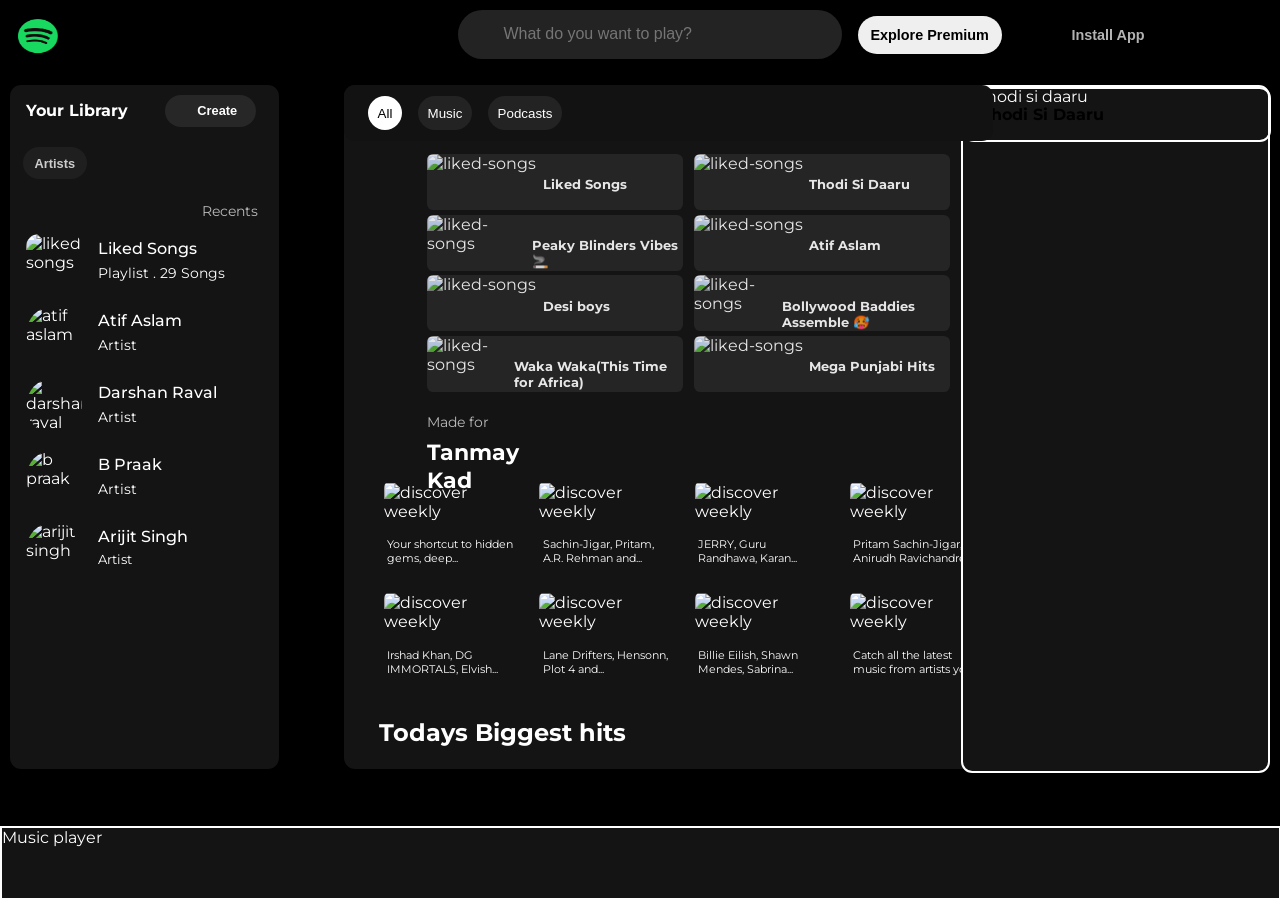
==== Spotify-Clone/index.html @ f350c025 "first commit of right sidebar" ====
<!DOCTYPE html>
<html lang="en">
<head>
    <meta charset="UTF-8">
    <meta name="viewport" content="width=device-width, initial-scale=1.0">

    <link rel="preconnect" href="https://fonts.googleapis.com">
    <link rel="preconnect" href="https://fonts.gstatic.com" crossorigin>
    <link href="https://fonts.googleapis.com/css2?family=Montserrat:ital,wght@0,100..900;1,100..900&display=swap" rel="stylesheet">

    <link rel="stylesheet" href="https://cdnjs.cloudflare.com/ajax/libs/font-awesome/7.0.1/css/all.min.css" integrity="sha512-2SwdPD6INVrV/lHTZbO2nodKhrnDdJK9/kg2XD1r9uGqPo1cUbujc+IYdlYdEErWNu69gVcYgdxlmVmzTWnetw==" crossorigin="anonymous" referrerpolicy="no-referrer" />

    <link rel="icon" href="assets/logo.png">
    <title>Spotify - Web Player: Music for everyone</title>

    <link rel="stylesheet" href="style.css">
</head>
<body>


    <div class="main">
        <div class="top-navbar">
            <div class="top-logo-home">
                <img src="assets/logo.png" alt="Nav-logo">
                <i class="fa-solid fa-house" id="icon1"></i>
            </div>

            <div class="search-bar">
                <i class="fa-solid fa-magnifying-glass"></i>
                <input type="text" placeholder="What do you want to play?" >
                <i class="fa-solid fa-window-maximize"></i>
            </div>

            <div class="install-buttons">
                <button type="button" class="exp-btn1">Explore Premium</button>
                <button type="button" class="instll-btn1"> <i class="fa-solid fa-circle-arrow-down"></i>Install App</button>
                <i class="fa-regular fa-bell nav-icons"></i>
                <i class="fa-solid fa-users nav-icons"></i>
                <i class="fa-solid fa-user nav-icons" id="user-icon"></i>
            </div>
        </div>


        <div class="left-sidebar">
            <div class="your-library">
                <p>Your Library</p>
                <button type="button"><i class="fa-solid fa-plus"></i>Create</button>
                <i class="fa-solid fa-up-right-and-down-left-from-center extract-bar"></i>
            </div>
            
            <div class="artist">
                <button type="button" class="artists-btn">Artists</button>
            </div>

            <div class="recent-leftsidebar">
                <i class="fa-solid fa-magnifying-glass left-search"></i>
                <p>Recents<i class="fa-solid fa-list"></i></p>
            </div>

            <div class="albums">
                <div class="liked-songs albums-inner">
                    <img src="https://image-cdn-ak.spotifycdn.com/image/ab67706c0000da8470d229cb865e8d81cdce0889" alt="liked songs" style="border-radius: 0.8rem">
                    <div class="inner-box1">
                        <p style="margin-top: 1rem; font-weight: 500;">Liked Songs</p>
                        <p style="margin-top: -0.6rem; font-size: 0.9rem;">Playlist . 29 Songs</p>
                    </div>
                </div>

                <div class="atif-aslam albums-inner">
                    <img src="https://i.scdn.co/image/ab6761610000e5ebc40600e02356cc86f0debe84" alt="atif aslam" style="border-radius: 50%;">
                    <div class="inner-box2">
                        <p style="margin-top: 1rem; font-weight: 500;">Atif Aslam</p>
                        <p style="margin-top: -0.6rem; font-size: 0.9rem;">Artist</p>
                    </div>
                </div>

                <div class="darshan-raval albums-inner">
                    <img src="https://i.scdn.co/image/ab6761610000e5ebe971c19e2c773085fe2e4c32" alt="darshan raval" style="border-radius: 50%;">
                    <div class="inner-box3">
                        <p style="margin-top: 1rem; font-weight: 500">Darshan Raval</p>
                        <p style="margin-top: -0.6rem; font-size: 0.9rem;">Artist</p>
                    </div>
                </div>

                <div class="b-praak albums-inner">
                    <img src="https://i.scdn.co/image/ab6761610000e5eb0e03d94a7d567c5d4f73d3ed" alt="b praak" style="border-radius: 50%;">
                    <div class="inner-box4">
                        <p style="margin-top: 1rem; font-weight: 500;">B Praak</p>
                        <p style="margin-top: -0.6rem; font-size: 0.9rem;">Artist</p>
                    </div>
                </div>

                <div class="arijit-singh albums-inner">
                    <img src="https://i.scdn.co/image/ab6761610000e5eb5ba2d75eb08a2d672f9b69b7" alt="arijit singh" style="border-radius: 50%;">
                    <div class="inner-box5">
                        <p style="margin-top: 1rem; font-weight: 500;">Arijit Singh</p>
                        <p style="margin-top: -0.6rem; font-size: 0.8rem;">Artist</p>
                    </div>
                </div>
            </div>
        </div>


        <div class="main-content">
            <div class="main-content-navbar">
                <button type="button" class="all-btn">All</button>
                <button type="button">Music</button>
                <button type="button">Podcasts</button>
            </div>

            <div class="main-content-cards">
                <div class="liked small-cards">
                    <img src="https://image-cdn-ak.spotifycdn.com/image/ab67706c0000da8470d229cb865e8d81cdce0889" alt="liked-songs">
                    <h5>Liked Songs</h5>
                </div>
                <div class="thodi-si-daru small-cards">
                    <img src="https://i.scdn.co/image/ab67616d0000b273eb0516ec1c97c3cc97f4cb61" alt="liked-songs">
                    <h5>Thodi Si Daaru</h5>
                </div>
                <div class="peaky-blinder small-cards">
                    <img src="https://encrypted-tbn0.gstatic.com/images?q=tbn:ANd9GcQmzwlw6LltJMaHQOF3NMx0w4krnCLvv5AHoA&s" alt="liked-songs">
                    <h5>Peaky Blinders Vibes 🚬</h5>
                </div>
                <div class="atif small-cards">
                    <img src="https://i.scdn.co/image/ab6761610000e5ebc40600e02356cc86f0debe84" alt="liked-songs">
                    <h5>Atif Aslam</h5>
                </div>
                <div class="desi-boys small-cards">
                    <img src="https://i.scdn.co/image/ab67616d00001e02137bda015de58fad413ca619" alt="liked-songs">
                    <h5>Desi boys</h5>
                </div>
                <div class="bollywood small-cards">
                    <img src="https://i.scdn.co/image/ab6761610000e5ebf9edfe9ad2071cec9985a417" alt="liked-songs">
                    <h5>Bollywood Baddies Assemble 🥵</h5>
                </div>
                <div class="trending-now small-cards">
                    <img src="https://image-cdn-ak.spotifycdn.com/image/ab67706c0000da84d35698c7f563d7e855e919d9" alt="liked-songs">
                    <h5>Waka Waka(This Time for Africa)</h5>
                </div>
                <div class="mega-punjabi small-cards">
                    <img src="https://pickasso.spotifycdn.com/image/ab67c0de0000deef/dt/v1/img/editorial/37i9dQZF1DX29AbHCRoac8/4PULA4EFzYTrxYvOVlwpiQ/en" alt="liked-songs">
                    <h5>Mega Punjabi Hits</h5>
                </div>
            </div>

            <div class="made-for">
                <p>Made for</p>
                <h2>Tanmay Kad</h2>
            </div>

            <div class="made-for-cards">
                <div class="first-made-for made-cards-inner">
                    <img src="https://encrypted-tbn0.gstatic.com/images?q=tbn:ANd9GcRb-W7k_LV5L4NOhjOpJFMRi2oMeIBw3WpyiA&s" alt="discover weekly">
                    <p>Your shortcut to hidden gems, deep...</p>
                </div>

                <div class="second-made-for made-cards-inner">
                    <img src="https://pickasso.spotifycdn.com/image/ab67c0de0000deef/dt/v1/img/daily/1/ab6761610000e5ebbb4064bef3a825344d5eb79e/en-GB" alt="discover weekly">
                    <p>Sachin-Jigar, Pritam, A.R. Rehman and...</p>
                </div>

                <div class="third-made-for made-cards-inner">
                    <img src="https://pickasso.spotifycdn.com/image/ab67c0de0000deef/dt/v1/img/daily/2/ab6761610000e5eb44c2da04e1fc7ad3dccd1dca/en-GB" alt="discover weekly">
                    <p>JERRY, Guru Randhawa, Karan...</p>
                </div>

                <div class="fourth-made-for made-cards-inner">
                    <img src="https://pickasso.spotifycdn.com/image/ab67c0de0000deef/dt/v1/img/daily/3/ab6761610000e5ebcb6926f44f620555ba444fca/en-GB" alt="discover weekly">
                    <p>Pritam Sachin-Jigar, Anirudh Ravichandren...</p>
                </div>

                <div class="fifth-made-for made-cards-inner">
                    <img src="https://pickasso.spotifycdn.com/image/ab67c0de0000deef/dt/v1/img/daily/4/ab6761610000e5ebb7f8a8ee8d1e19be6bd3c2ef/en-GB" alt="discover weekly">
                    <p>Irshad Khan, DG IMMORTALS, Elvish...</p>
                </div>

                <div class="sixth-made-for made-cards-inner">
                    <img src="https://pickasso.spotifycdn.com/image/ab67c0de0000deef/dt/v1/img/daily/5/ab6761610000e5eb14e899cd882d7453afa36184/en-GB" alt="discover weekly">
                    <p>Lane Drifters, Hensonn, Plot 4 and...</p>
                </div>

                <div class="sevanth-made-for made-cards-inner">
                    <img src="https://pickasso.spotifycdn.com/image/ab67c0de0000deef/dt/v1/img/daily/6/ab6761610000e5eb4a21b4760d2ecb7b0dcdc8da/en-GB" alt="discover weekly">
                    <p>Billie Eilish, Shawn Mendes, Sabrina...</p>
                </div>

                <div class="eighth-made-for made-cards-inner">
                    <img src="https://newjams-images.scdn.co/image/ab67647800003f8a/dt/v3/release-radar/ab6761610000e5eb5ba2d75eb08a2d672f9b69b7/en-GB" alt="discover weekly">
                    <p>Catch all the latest music from artists you...</p>
                </div>

            </div>



            <div class="biggest-hits">
                <h2 style="margin-left: 2.2rem;">Todays Biggest hits</h2>
            </div>

            <div class="made-for-cards">
                <div class="first-made-for made-cards-inner">
                    <img src="https://i.scdn.co/image/ab67706f000000023f68b04bf696f7ffe1af5d89" alt="discover weekly">
                    <p>Made in India Streamed everywhere...</p>
                </div>

                <div class="second-made-for made-cards-inner">
                    <img src="https://pickasso.spotifycdn.com/image/ab67c0de0000deef/dt/v1/img/daily/1/ab6761610000e5ebbb4064bef3a825344d5eb79e/en-GB" alt="discover weekly">
                    <p>Sachin-Jigar, Pritam, A.R. Rehman and...</p>
                </div>

                <div class="third-made-for made-cards-inner">
                    <img src="https://pickasso.spotifycdn.com/image/ab67c0de0000deef/dt/v1/img/daily/2/ab6761610000e5eb44c2da04e1fc7ad3dccd1dca/en-GB" alt="discover weekly">
                    <p>JERRY, Guru Randhawa, Karan...</p>
                </div>

                <div class="fourth-made-for made-cards-inner">
                    <img src="https://pickasso.spotifycdn.com/image/ab67c0de0000deef/dt/v1/img/daily/3/ab6761610000e5ebcb6926f44f620555ba444fca/en-GB" alt="discover weekly">
                    <p>Pritam Sachin-Jigar, Anirudh Ravichandren...</p>
                </div>

                <div class="fifth-made-for made-cards-inner">
                    <img src="https://pickasso.spotifycdn.com/image/ab67c0de0000deef/dt/v1/img/daily/4/ab6761610000e5ebb7f8a8ee8d1e19be6bd3c2ef/en-GB" alt="discover weekly">
                    <p>Irshad Khan, DG IMMORTALS, Elvish...</p>
                </div>

                <div class="sixth-made-for made-cards-inner">
                    <img src="https://pickasso.spotifycdn.com/image/ab67c0de0000deef/dt/v1/img/daily/5/ab6761610000e5eb14e899cd882d7453afa36184/en-GB" alt="discover weekly">
                    <p>Lane Drifters, Hensonn, Plot 4 and...</p>
                </div>

                <div class="sevanth-made-for made-cards-inner">
                    <img src="https://pickasso.spotifycdn.com/image/ab67c0de0000deef/dt/v1/img/daily/6/ab6761610000e5eb4a21b4760d2ecb7b0dcdc8da/en-GB" alt="discover weekly">
                    <p>Billie Eilish, Shawn Mendes, Sabrina...</p>
                </div>

                <div class="eighth-made-for made-cards-inner">
                    <img src="https://newjams-images.scdn.co/image/ab67647800003f8a/dt/v3/release-radar/ab6761610000e5eb5ba2d75eb08a2d672f9b69b7/en-GB" alt="discover weekly">
                    <p>Catch all the latest music from artists you...</p>
                </div>

            </div>



            <div class="Recently-Played">
                <h2 style="margin-left: 2.2rem;">Recently Played</h2>
            </div>

            <div class="made-for-cards">
                <div class="first-made-for made-cards-inner">
                    <img src="https://i.scdn.co/image/ab67706f000000023f68b04bf696f7ffe1af5d89" alt="discover weekly">
                    <p>Made in India Streamed everywhere...</p>
                </div>

                <div class="second-made-for made-cards-inner">
                    <img src="https://pickasso.spotifycdn.com/image/ab67c0de0000deef/dt/v1/img/daily/1/ab6761610000e5ebbb4064bef3a825344d5eb79e/en-GB" alt="discover weekly">
                    <p>Sachin-Jigar, Pritam, A.R. Rehman and...</p>
                </div>

                <div class="third-made-for made-cards-inner">
                    <img src="https://pickasso.spotifycdn.com/image/ab67c0de0000deef/dt/v1/img/daily/2/ab6761610000e5eb44c2da04e1fc7ad3dccd1dca/en-GB" alt="discover weekly">
                    <p>JERRY, Guru Randhawa, Karan...</p>
                </div>

                <div class="fourth-made-for made-cards-inner">
                    <img src="https://pickasso.spotifycdn.com/image/ab67c0de0000deef/dt/v1/img/daily/3/ab6761610000e5ebcb6926f44f620555ba444fca/en-GB" alt="discover weekly">
                    <p>Pritam Sachin-Jigar, Anirudh Ravichandren...</p>
                </div>

                <div class="fifth-made-for made-cards-inner">
                    <img src="https://pickasso.spotifycdn.com/image/ab67c0de0000deef/dt/v1/img/daily/4/ab6761610000e5ebb7f8a8ee8d1e19be6bd3c2ef/en-GB" alt="discover weekly">
                    <p>Irshad Khan, DG IMMORTALS, Elvish...</p>
                </div>

                <div class="sixth-made-for made-cards-inner">
                    <img src="https://pickasso.spotifycdn.com/image/ab67c0de0000deef/dt/v1/img/daily/5/ab6761610000e5eb14e899cd882d7453afa36184/en-GB" alt="discover weekly">
                    <p>Lane Drifters, Hensonn, Plot 4 and...</p>
                </div>

                <div class="sevanth-made-for made-cards-inner">
                    <img src="https://pickasso.spotifycdn.com/image/ab67c0de0000deef/dt/v1/img/daily/6/ab6761610000e5eb4a21b4760d2ecb7b0dcdc8da/en-GB" alt="discover weekly">
                    <p>Billie Eilish, Shawn Mendes, Sabrina...</p>
                </div>

                <div class="eighth-made-for made-cards-inner">
                    <img src="https://newjams-images.scdn.co/image/ab67647800003f8a/dt/v3/release-radar/ab6761610000e5eb5ba2d75eb08a2d672f9b69b7/en-GB" alt="discover weekly">
                    <p>Catch all the latest music from artists you...</p>
                </div>

            </div>



            <div class="editors-pick">
                <h2 style="margin-left: 2.2rem;">Editors Pick</h2>
            </div>

            <div class="made-for-cards">
                <div class="first-made-for made-cards-inner">
                    <img src="https://i.scdn.co/image/ab67706f000000023f68b04bf696f7ffe1af5d89" alt="discover weekly">
                    <p>Made in India Streamed everywhere...</p>
                </div>

                <div class="second-made-for made-cards-inner">
                    <img src="https://pickasso.spotifycdn.com/image/ab67c0de0000deef/dt/v1/img/daily/1/ab6761610000e5ebbb4064bef3a825344d5eb79e/en-GB" alt="discover weekly">
                    <p>Sachin-Jigar, Pritam, A.R. Rehman and...</p>
                </div>

                <div class="third-made-for made-cards-inner">
                    <img src="https://pickasso.spotifycdn.com/image/ab67c0de0000deef/dt/v1/img/daily/2/ab6761610000e5eb44c2da04e1fc7ad3dccd1dca/en-GB" alt="discover weekly">
                    <p>JERRY, Guru Randhawa, Karan...</p>
                </div>

                <div class="fourth-made-for made-cards-inner">
                    <img src="https://pickasso.spotifycdn.com/image/ab67c0de0000deef/dt/v1/img/daily/3/ab6761610000e5ebcb6926f44f620555ba444fca/en-GB" alt="discover weekly">
                    <p>Pritam Sachin-Jigar, Anirudh Ravichandren...</p>
                </div>

                <div class="fifth-made-for made-cards-inner">
                    <img src="https://pickasso.spotifycdn.com/image/ab67c0de0000deef/dt/v1/img/daily/4/ab6761610000e5ebb7f8a8ee8d1e19be6bd3c2ef/en-GB" alt="discover weekly">
                    <p>Irshad Khan, DG IMMORTALS, Elvish...</p>
                </div>

                <div class="sixth-made-for made-cards-inner">
                    <img src="https://pickasso.spotifycdn.com/image/ab67c0de0000deef/dt/v1/img/daily/5/ab6761610000e5eb14e899cd882d7453afa36184/en-GB" alt="discover weekly">
                    <p>Lane Drifters, Hensonn, Plot 4 and...</p>
                </div>

                <div class="sevanth-made-for made-cards-inner">
                    <img src="https://pickasso.spotifycdn.com/image/ab67c0de0000deef/dt/v1/img/daily/6/ab6761610000e5eb4a21b4760d2ecb7b0dcdc8da/en-GB" alt="discover weekly">
                    <p>Billie Eilish, Shawn Mendes, Sabrina...</p>
                </div>

                <div class="eighth-made-for made-cards-inner">
                    <img src="https://newjams-images.scdn.co/image/ab67647800003f8a/dt/v3/release-radar/ab6761610000e5eb5ba2d75eb08a2d672f9b69b7/en-GB" alt="discover weekly">
                    <p>Catch all the latest music from artists you...</p>
                </div>

            </div>



            <div class="party">
                <h2 style="margin-left: 2.2rem;">Party</h2>
            </div>

            <div class="made-for-cards">
                <div class="first-made-for made-cards-inner">
                    <img src="https://i.scdn.co/image/ab67706f000000023f68b04bf696f7ffe1af5d89" alt="discover weekly">
                    <p>Made in India Streamed everywhere...</p>
                </div>

                <div class="second-made-for made-cards-inner">
                    <img src="https://pickasso.spotifycdn.com/image/ab67c0de0000deef/dt/v1/img/daily/1/ab6761610000e5ebbb4064bef3a825344d5eb79e/en-GB" alt="discover weekly">
                    <p>Sachin-Jigar, Pritam, A.R. Rehman and...</p>
                </div>

                <div class="third-made-for made-cards-inner">
                    <img src="https://pickasso.spotifycdn.com/image/ab67c0de0000deef/dt/v1/img/daily/2/ab6761610000e5eb44c2da04e1fc7ad3dccd1dca/en-GB" alt="discover weekly">
                    <p>JERRY, Guru Randhawa, Karan...</p>
                </div>

                <div class="fourth-made-for made-cards-inner">
                    <img src="https://pickasso.spotifycdn.com/image/ab67c0de0000deef/dt/v1/img/daily/3/ab6761610000e5ebcb6926f44f620555ba444fca/en-GB" alt="discover weekly">
                    <p>Pritam Sachin-Jigar, Anirudh Ravichandren...</p>
                </div>

                <div class="fifth-made-for made-cards-inner">
                    <img src="https://pickasso.spotifycdn.com/image/ab67c0de0000deef/dt/v1/img/daily/4/ab6761610000e5ebb7f8a8ee8d1e19be6bd3c2ef/en-GB" alt="discover weekly">
                    <p>Irshad Khan, DG IMMORTALS, Elvish...</p>
                </div>

                <div class="sixth-made-for made-cards-inner">
                    <img src="https://pickasso.spotifycdn.com/image/ab67c0de0000deef/dt/v1/img/daily/5/ab6761610000e5eb14e899cd882d7453afa36184/en-GB" alt="discover weekly">
                    <p>Lane Drifters, Hensonn, Plot 4 and...</p>
                </div>

                <div class="sevanth-made-for made-cards-inner">
                    <img src="https://pickasso.spotifycdn.com/image/ab67c0de0000deef/dt/v1/img/daily/6/ab6761610000e5eb4a21b4760d2ecb7b0dcdc8da/en-GB" alt="discover weekly">
                    <p>Billie Eilish, Shawn Mendes, Sabrina...</p>
                </div>

                <div class="eighth-made-for made-cards-inner">
                    <img src="https://newjams-images.scdn.co/image/ab67647800003f8a/dt/v3/release-radar/ab6761610000e5eb5ba2d75eb08a2d672f9b69b7/en-GB" alt="discover weekly">
                    <p>Catch all the latest music from artists you...</p>
                </div>

            </div>



            <div class="episodes-like">
                <h2 style="margin-left: 2.2rem;">Episodes you might like</h2>
            </div>

            <div class="made-for-cards">
                <div class="first-made-for made-cards-inner">
                    <img src="https://i.scdn.co/image/ab67706f000000023f68b04bf696f7ffe1af5d89" alt="discover weekly">
                    <p>Made in India Streamed everywhere...</p>
                </div>

                <div class="second-made-for made-cards-inner">
                    <img src="https://pickasso.spotifycdn.com/image/ab67c0de0000deef/dt/v1/img/daily/1/ab6761610000e5ebbb4064bef3a825344d5eb79e/en-GB" alt="discover weekly">
                    <p>Sachin-Jigar, Pritam, A.R. Rehman and...</p>
                </div>

                <div class="third-made-for made-cards-inner">
                    <img src="https://pickasso.spotifycdn.com/image/ab67c0de0000deef/dt/v1/img/daily/2/ab6761610000e5eb44c2da04e1fc7ad3dccd1dca/en-GB" alt="discover weekly">
                    <p>JERRY, Guru Randhawa, Karan...</p>
                </div>

                <div class="fourth-made-for made-cards-inner">
                    <img src="https://pickasso.spotifycdn.com/image/ab67c0de0000deef/dt/v1/img/daily/3/ab6761610000e5ebcb6926f44f620555ba444fca/en-GB" alt="discover weekly">
                    <p>Pritam Sachin-Jigar, Anirudh Ravichandren...</p>
                </div>

                <div class="fifth-made-for made-cards-inner">
                    <img src="https://pickasso.spotifycdn.com/image/ab67c0de0000deef/dt/v1/img/daily/4/ab6761610000e5ebb7f8a8ee8d1e19be6bd3c2ef/en-GB" alt="discover weekly">
                    <p>Irshad Khan, DG IMMORTALS, Elvish...</p>
                </div>

                <div class="sixth-made-for made-cards-inner">
                    <img src="https://pickasso.spotifycdn.com/image/ab67c0de0000deef/dt/v1/img/daily/5/ab6761610000e5eb14e899cd882d7453afa36184/en-GB" alt="discover weekly">
                    <p>Lane Drifters, Hensonn, Plot 4 and...</p>
                </div>

                <div class="sevanth-made-for made-cards-inner">
                    <img src="https://pickasso.spotifycdn.com/image/ab67c0de0000deef/dt/v1/img/daily/6/ab6761610000e5eb4a21b4760d2ecb7b0dcdc8da/en-GB" alt="discover weekly">
                    <p>Billie Eilish, Shawn Mendes, Sabrina...</p>
                </div>

                <div class="eighth-made-for made-cards-inner">
                    <img src="https://newjams-images.scdn.co/image/ab67647800003f8a/dt/v3/release-radar/ab6761610000e5eb5ba2d75eb08a2d672f9b69b7/en-GB" alt="discover weekly">
                    <p>Catch all the latest music from artists you...</p>
                </div>

            </div>



        </div>
        <div class="right-sidebar">
                <div class="right-nav-top">
                    <p>Thodi Si Daaru</p>
                    <i class="fa-solid fa-ellipsis first-i"></i>
                    <i class="fa-solid fa-up-right-and-down-left-from-center extract-bar"></i>
                </div>

                <div class="right-img">
                    <img src="https://image-cdn-ak.spotifycdn.com/image/ab67706c0000da84a236c5987a42c7462f2c7d12" alt="thodi si daaru">
                </div>
        </div>
        <div class="music-player">Music player</div>
    </div>
    
</body>
</html>
---- Spotify-Clone/style.css ----
body{
    font-family: "Montserrat", sans-serif;
    background-color: black;
    color: white;
    margin: 0;
    overflow: hidden;
}

.main{
    display: flex;
}
.top-navbar{
    /* position: absolute; */
    /* border: 2px solid white; */
    width: 100%;
    height: 70px;
    background-color: black;
    display: flex;
}

.top-logo-home{
    display: flex;
    width: 35%;
    /* border: 2px solid white; */
    justify-content: space-between;
    align-items: center;

}

.top-navbar .top-logo-home img{
    height: 50%;
    width: 40px;
    margin-top:0.2rem;
    padding-left: 4%;
}

.top-navbar .top-logo-home i{
    font-size: 2rem;
    margin-top:0.2rem;
    padding-left: 4%;
    /* border: 2px solid beige; */
}

.top-navbar .search-bar{
    /* border: 2px solid white; */
    display: flex;
    width:30%;
    background-color: #232323;
    border-radius: 2.5rem;
    height: 70%;
    justify-content: center;
    align-items: center;
    margin-top: 0.6rem;
    margin-left: 0.6rem;

}

.top-navbar .search-bar:hover{
     border:2px solid #fff;
}

.search-bar input{
    width: 100%;
    background-color: transparent;
    border: none;
    font-size: 1rem;
    height: 100%;
}

.search-bar i{
    font-size: 2rem;
    width: 15%;
}

.install-buttons{
    display: flex;
    justify-content: space-between;
    align-items: center;
    /* border: 2px solid white; */
    width: 32%;
    margin-left: 1rem;
}

.install-buttons .exp-btn1{
    height: 2.4rem;
    width: 9rem;
    border-radius: 2rem;
    font-size: 0.9rem;
    font-weight: 600;
    border: none;
}

.install-buttons .exp-btn1:hover{
    transform: scale(1.02);
}

.install-buttons .instll-btn1{
    height: 2.4rem;
    width: 9rem;
    border-radius: 2rem;
    font-size: 0.9rem;
    font-weight: 600;
    background-color: black;
    border: none;
    color: white;
    opacity: 0.7;
}

.install-buttons .instll-btn1:hover{
    transform: scale(1.02);
    opacity: 1;
}

.install-buttons .instll-btn1 i{
    padding-right: 0.5rem;
}

.install-buttons .nav-icons{
    opacity: 0.7;
}

.install-buttons .nav-icons:hover{
    opacity: 1;
    transform: scale(1.02);
}

.install-buttons #user-icon{
    font-size: 2rem;
}

/*Left Sidebar*/

.left-sidebar{
    position: absolute;
    left: 10px;
    top: 85px;
    /* border: 2px solid white; */
    height: 76vh;
    width: 21%;
    background-color: #141414;
    border-radius: 0.7rem;
}

.left-sidebar .your-library{
    display: flex;
    /* border: 2px solid white; */
    justify-content: space-between;
    align-items: center;
}

.left-sidebar .your-library p{
    width: 55%;
    font-weight: 700;
    margin-left: 1rem;
}

.left-sidebar .your-library button{
    background-color: #272727;
    border: none;
    height: 2rem;
    border-radius: 1rem;
    color: white;
    width: 6rem;
    font-size: 0.8rem;
    font-weight: 600;
}

.left-sidebar .your-library i{
    padding-right: 0.4rem;
    padding-left: 0.4rem;
    opacity: 0.7;
}

.left-sidebar .your-library .extract-bar{
    padding-right: 0.7rem;
    padding-left: 0.7rem;
    opacity: 0.7;
}

.left-sidebar .your-library i:hover{
    opacity: 1;
}

.left-sidebar .artist .artists-btn{
    background-color: #272727;
    border: none;
    height: 2rem;
    border-radius: 1rem;
    color: white;
    width: 4rem;
    font-size: 0.8rem;
    font-weight: 600;
    margin-left: 0.8rem;
    margin-top: 0.7rem;
    filter: brightness(80%);
}

.left-sidebar .artist .artists-btn:hover{
    filter: brightness(100%);
}

.recent-leftsidebar{
    display: flex;
    /* border: 2px solid white; */
    justify-content: space-between;
    align-items: center;
    margin-top: 0.5rem;
}

.recent-leftsidebar .left-search{
    padding-left: 1rem;
    opacity: 0.7;
    font-size: 0.9rem
}

.recent-leftsidebar .left-search:hover{
    opacity: 1;
}

.recent-leftsidebar i{
    padding-left: 0.5rem;
}
.recent-leftsidebar p{
    padding-right: 0.8rem;
    opacity: 0.7;
    font-size: 0.9rem;
}

.recent-leftsidebar p:hover{
    opacity: 1;
}


.left-sidebar .albums{
    display: flex;
    flex-direction: column;
}


/*liked songs*/

.left-sidebar .albums .liked-songs{
    display: flex;
    /* border: 2px solid white; */
}

.left-sidebar .albums .liked-songs img{
    height: 3.5rem;
    width: 3.5rem;
}

.liked-songs .inner-box1{
    margin-top: -0.7rem;
    margin-left: 1rem;
    margin-bottom: -0.5rem;
}

/*Atif Aslam*/

.left-sidebar .albums .atif-aslam{
    display: flex;
    /* border: 2px solid white; */
}

.left-sidebar .albums .atif-aslam img{
    height: 3.5rem;
    width: 3.5rem;
}

.atif-aslam .inner-box2{
    margin-top: -0.7rem;
    margin-left: 1rem;
    margin-bottom: -0.5rem;
}


/*Darshan raval*/

.left-sidebar .albums .darshan-raval{
    display: flex;
    /* border: 2px solid white; */
}

.left-sidebar .albums .darshan-raval img{
    height: 3.5rem;
    width: 3.5rem;
}

.darshan-raval .inner-box3{
    margin-top: -0.7rem;
    margin-left: 1rem;
    margin-bottom: -0.5rem;
}

/*B-Praak*/

.left-sidebar .albums .b-praak{
    display: flex;
    /* border: 2px solid white; */
}

.left-sidebar .albums .b-praak img{
    height: 3.5rem;
    width: 3.5rem;
}

.b-praak .inner-box4{
    margin-top: -0.7rem;
    margin-left: 1rem;
    margin-bottom: -0.5rem;
}

/*Arijit Singh*/

.left-sidebar .albums .arijit-singh{
    display: flex;
    /* border: 2px solid white; */
}

.left-sidebar .albums .arijit-singh img{
    height: 3.5rem;
    width: 3.5rem;
}

.arijit-singh .inner-box5{
    margin-top: -0.7rem;
    margin-left: 1rem;
    margin-bottom: -0.5rem;
}

.albums .albums-inner{
    margin-bottom: 1rem;
    padding-left: 1rem;
}

.albums .albums-inner:hover{
    border-radius: 0.8rem;
    background-color: #232323;
}

/*Main Content*/

.main-content{
    position: absolute;
    top: 85px;
    left:21.5rem;
    /* border: 2px solid white; */
    height: 76vh;
    width: 52%;
    overflow: auto;
    background-color: #141414;
    border-radius: 0.7rem;
}

.main-content .main-content-navbar{
    display: flex;
    /* border: 2px solid white; */
    width: 50.7%;
    height: 3.5rem;
    align-items: center;
    position: fixed;
    z-index: 1000;
    background-color: #121212;
    border-radius: 0.7rem;
    
}

.main-content .main-content-navbar button{
    margin-right: 1rem;
    border: none;
    background-color: #232323;
    color: white;
    border-radius: 3rem;
    padding: 0.6rem;
    filter: brightness(100%);

}

.main-content .main-content-navbar button:hover{
    filter: brightness(140%);
}

.main-content .main-content-navbar .all-btn{
    margin-left: 1.5rem;
    background-color: #fff;
    color: black;

}


.main-content .main-content-cards{
    display: flex;
    width: 80%;
    /* border: 2px solid white; */
    margin-top: 4rem;
    margin-left: 4.9rem;
    flex-wrap: wrap;
}

.main-content .main-content-cards img{
    height: 100%;
    border-radius: 0.4rem 0 0 0.4rem;
    margin-right: 0.4rem;
}

.main-content .main-content-cards .small-cards{
    background-color: #292929;
    filter: brightness(90%);
}

.main-content .main-content-cards .small-cards:hover{
    filter: brightness(130%);
}
.main-content .main-content-cards .liked{
    width: 48%;
    display: flex;
    /* border: 1px solid white; */
    margin-right: 0.7rem;
    margin-left: 0.3rem;
    height: 3.5rem;
    margin-top: 0.3rem;
    border-radius: 0.4rem;
}

.main-content .main-content-cards .thodi-si-daru{
    width: 48%;
    display: flex;
    /* border: 1px solid white; */
    height: 3.5rem;
    margin-top: 0.3rem;
    border-radius: 0.4rem;

}

.main-content .main-content-cards .atif{
   width: 48%;
    display: flex;
    /* border: 1px solid white; */
    height: 3.5rem;
    margin-top: 0.3rem;
    border-radius: 0.4rem;
}
.main-content .main-content-cards .peaky-blinder{
    width: 48%;
    display: flex;
    /* border: 1px solid white; */
    margin-right: 0.7rem;
    margin-left: 0.3rem;
    height: 3.5rem;
    margin-top: 0.3rem;
    border-radius: 0.4rem;
}
.main-content .main-content-cards .desi-boys{
    width: 48%;
    display: flex;
    /* border: 1px solid white; */
    margin-right: 0.7rem;
    margin-left: 0.3rem;
    height: 3.5rem;
    margin-top: 0.3rem;
    border-radius: 0.4rem;
}
.main-content .main-content-cards .bollywood{
    width: 48%;
    display: flex;
    /* border: 1px solid white; */
    height: 3.5rem;
    margin-top: 0.3rem;
    border-radius: 0.4rem;
}
.main-content .main-content-cards .trending-now{
    width: 48%;
    display: flex;
    /* border: 1px solid white; */
    margin-right: 0.7rem;
    margin-left: 0.3rem;
    height: 3.5rem;
    margin-top: 0.3rem;
    margin-bottom: 0.3rem;
    border-radius: 0.4rem;
}
.main-content .main-content-cards .mega-punjabi{
    width: 48%;
    display: flex;
    /* border: 1px solid white; */
    height: 3.5rem;
    margin-top: 0.3rem;
    margin-bottom: 0.3rem;
    border-radius: 0.4rem;
}

.main-content .made-for{
    margin-left: 5.2rem;
    /* border: 1px solid white; */
    width: 70%;
    height: 4rem;
    margin-top: 1rem;
}

.main-content .made-for p{
    margin-bottom: -0.7rem;
    font-size: 0.9rem;
    opacity: 0.7;
}

.main-content .made-for h2{
    font-size: 1.4rem;
    /* border: 1px solid white; */
    margin-right: 25rem;
}

.main-content .made-for h2:hover{
    text-decoration: underline;
    cursor: pointer;
}


.made-for-cards{
    display: flex;
    flex-wrap: wrap;
    overflow: auto;
    margin-left: 2rem;
    /* border: 2px solid white; */
}

.made-for-cards .made-cards-inner{
    margin-right: 1rem;
    /* border: 1px solid white; */
    width: 22%;
    height: 80%;
    border-radius: 0.7rem;
    margin-bottom: 0.7rem;
    
}

.made-for-cards .made-cards-inner:hover{
    background-color: #292929;
}

.made-for-cards .made-cards-inner p{
    font-size: 0.7rem;
    margin-left: 0.7rem;
}
.made-for-cards .made-cards-inner img{
    height: 60%;
    width: 90%;
    border-radius: 0.7rem;
    padding-top: 0.35rem;
    padding-bottom: 0.35rem;
    padding-left: 0.5rem;
    /* padding-right: 1rem; */
    
}

/* .made-for-cards .first-made-for{
    width: 25%;
    
} */



/*Right Sidebar*/


.right-sidebar{
    position: absolute;
    right: 10px;
    top: 85px;
    border: 2px solid white;
    width: 23.8%;
    height: 76vh;
    background-color: #141414;
    border-radius: 0.7rem;
    overflow: auto;
}

.right-sidebar .right-nav-top{
    display: flex;
    border: 2px solid white;
    justify-content:space-between;
    align-items: center;
    background-color: transparent;
    position: fixed;
    width: 23.7%;
    border-radius: 0.7rem;
    color: black;
}

.right-sidebar .right-nav-top p{
    width: 55%;
    font-weight: 700;
    margin-left: 1rem;
}

.right-sidebar .right-nav-top i{
    padding-right: 0.4rem;
    padding-left: 0.4rem;
    opacity: 0.7;
}

.right-sidebar .right-nav-top .first-i{
    margin-right: -3.8rem;
}

.right-sidebar .right-img img{
    width: 100%;
    height: 35rem;
    border-radius: 0.7rem;
}



.music-player{
    position: absolute;
    bottom: 0;
    border: 2px solid white;
    height: 70px;
    width: 99.80%;
    background-color: #141414;
}
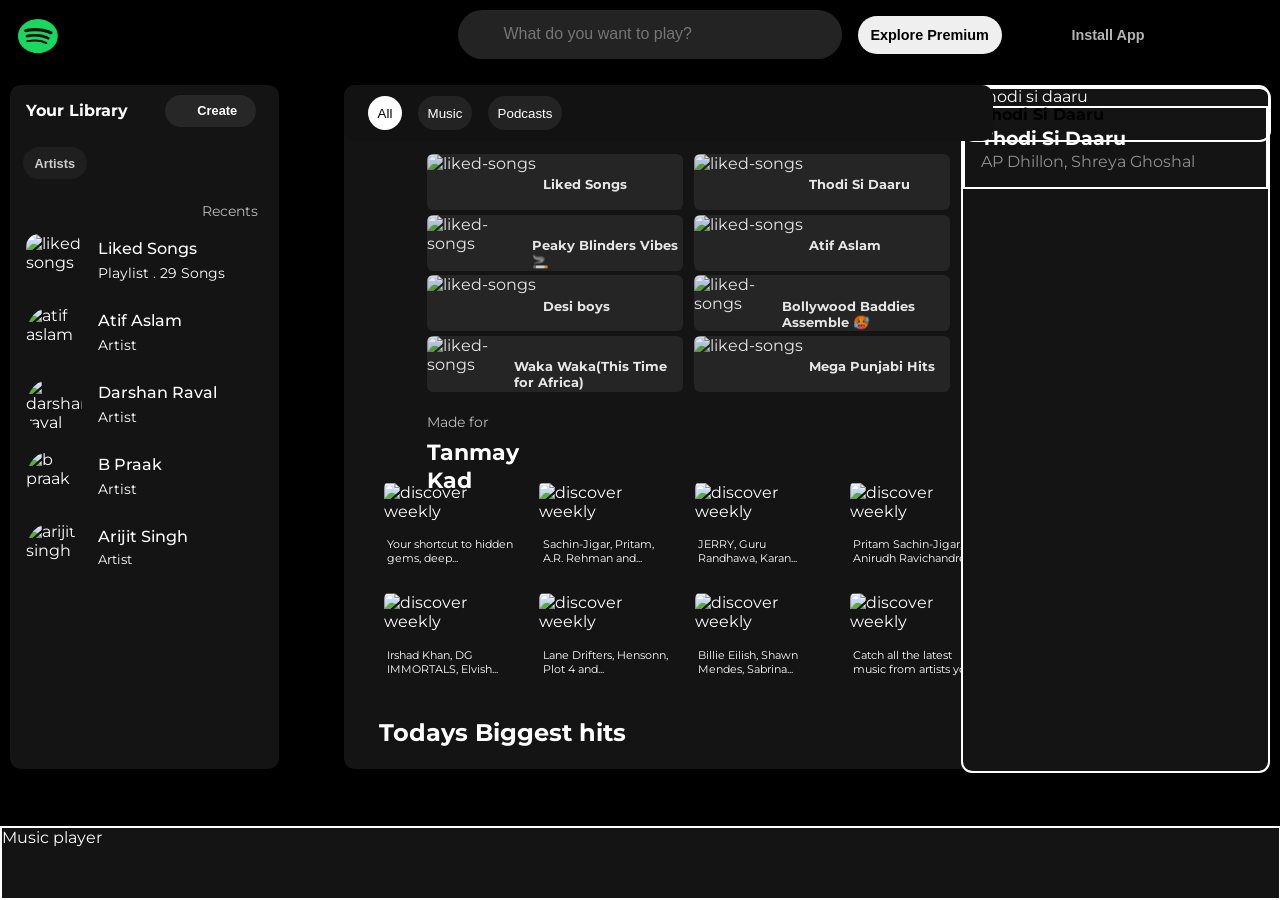
==== commit 811b0b2a: "second commit of right sidebar" ====
--- a/Spotify-Clone/index.html
+++ b/Spotify-Clone/index.html
@@ -449,6 +449,18 @@
                 <div class="right-img">
                     <img src="https://image-cdn-ak.spotifycdn.com/image/ab67706c0000da84a236c5987a42c7462f2c7d12" alt="thodi si daaru">
                 </div>
+
+                <div class="singers-name">
+                    <div class="singers-name1">
+                        <h3>Thodi Si Daaru</h3>
+                        <p>AP Dhillon, Shreya Ghoshal</p>
+                    </div>
+
+                    <div class="singers-name-2">
+                        <i class="fa-solid fa-arrow-up-from-bracket"></i>
+                        <i class="fa-solid fa-circle-check"></i>
+                    </div>
+                </div>
         </div>
         <div class="music-player">Music player</div>
     </div>
--- a/Spotify-Clone/style.css
+++ b/Spotify-Clone/style.css
@@ -608,6 +608,27 @@
     border-radius: 0.7rem;
 }
 
+.singers-name{
+    display: flex;
+    align-items: center;
+    justify-content: space-between;
+    border: 2px solid white;
+}
+
+.singers-name .singers-name1{
+    margin-left: 1rem;
+}
+
+.singers-name .singers-name1 p{
+margin-top: -1rem;
+color: #909090;
+}
+
+.singers-name .singers-name1 h3:hover{
+    text-decoration: underline;
+    cursor: pointer;
+}
+
 
 
 .music-player{
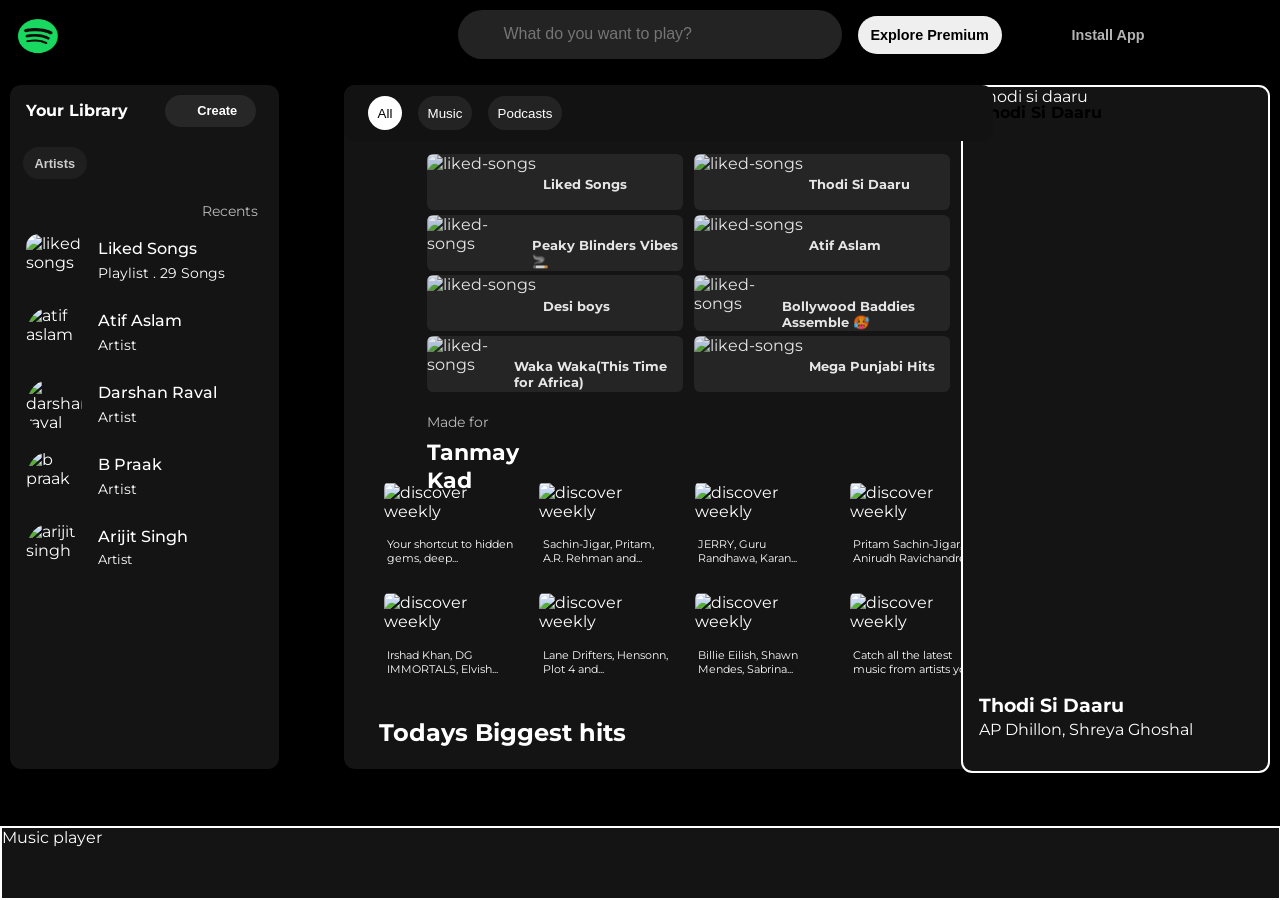
==== commit f083f282: "third commit of right sidebar" ====
--- a/Spotify-Clone/index.html
+++ b/Spotify-Clone/index.html
@@ -457,7 +457,7 @@
                     </div>
 
                     <div class="singers-name-2">
-                        <i class="fa-solid fa-arrow-up-from-bracket"></i>
+                        <i class="fa-solid fa-arrow-up-from-bracket  first-i-2"></i>
                         <i class="fa-solid fa-circle-check"></i>
                     </div>
                 </div>
--- a/Spotify-Clone/style.css
+++ b/Spotify-Clone/style.css
@@ -576,7 +576,7 @@
 
 .right-sidebar .right-nav-top{
     display: flex;
-    border: 2px solid white;
+    /* border: 2px solid white; */
     justify-content:space-between;
     align-items: center;
     background-color: transparent;
@@ -604,7 +604,7 @@
 
 .right-sidebar .right-img img{
     width: 100%;
-    height: 35rem;
+    height: 34rem;
     border-radius: 0.7rem;
 }
 
@@ -612,7 +612,11 @@
     display: flex;
     align-items: center;
     justify-content: space-between;
-    border: 2px solid white;
+    /* border: 2px solid white; */
+    position: absolute;
+    bottom: 1rem;
+    width: 99%;
+    color: white;
 }
 
 .singers-name .singers-name1{
@@ -621,13 +625,15 @@
 
 .singers-name .singers-name1 p{
 margin-top: -1rem;
-color: #909090;
+/* color: #909090; */
 }
 
 .singers-name .singers-name1 h3:hover{
     text-decoration: underline;
     cursor: pointer;
 }
+
+
 
 
 
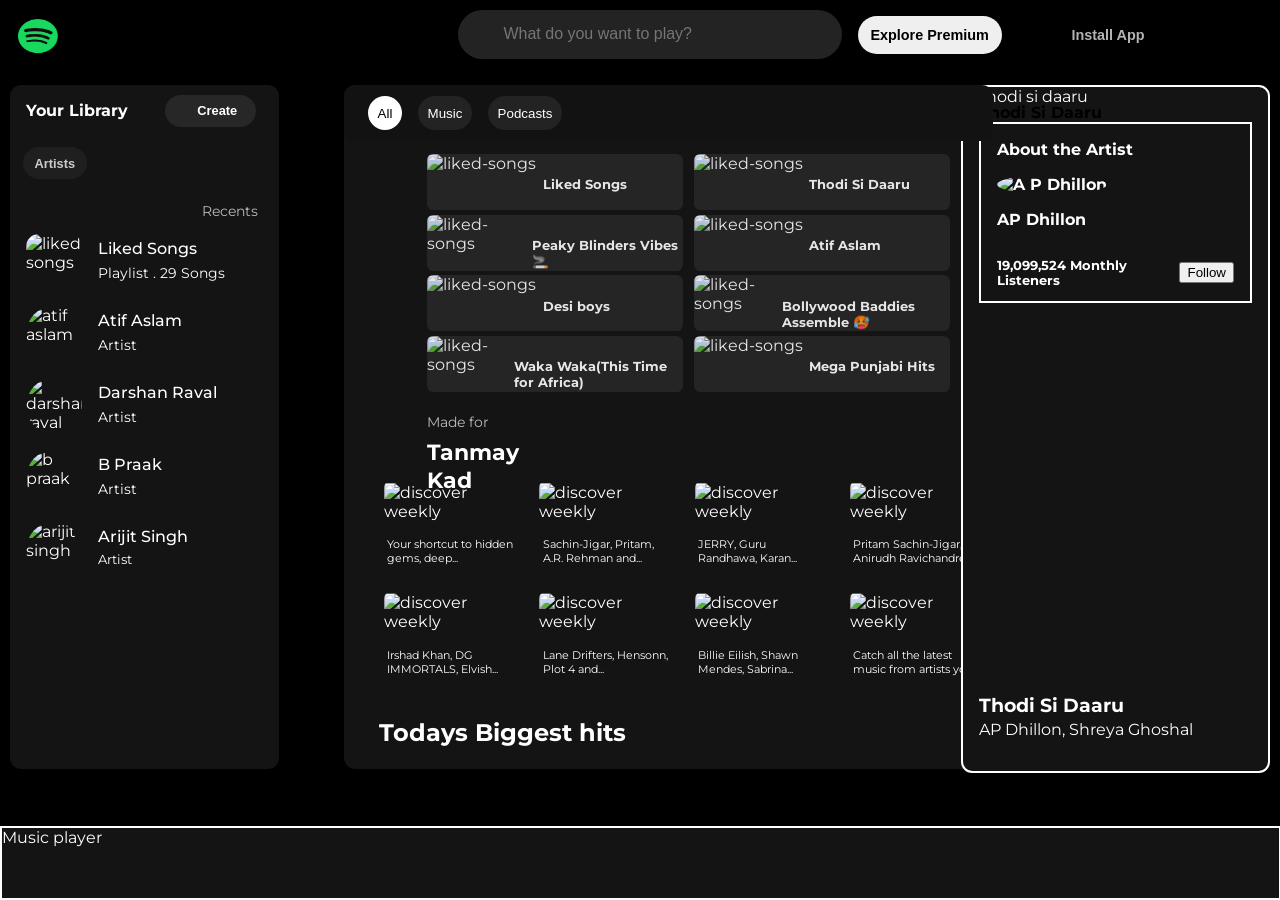
==== commit efeb9cc9: "fourth commit of right sidebar" ====
--- a/Spotify-Clone/index.html
+++ b/Spotify-Clone/index.html
@@ -440,27 +440,37 @@
 
         </div>
         <div class="right-sidebar">
-                <div class="right-nav-top">
-                    <p>Thodi Si Daaru</p>
-                    <i class="fa-solid fa-ellipsis first-i"></i>
-                    <i class="fa-solid fa-up-right-and-down-left-from-center extract-bar"></i>
-                </div>
-
-                <div class="right-img">
-                    <img src="https://image-cdn-ak.spotifycdn.com/image/ab67706c0000da84a236c5987a42c7462f2c7d12" alt="thodi si daaru">
-                </div>
-
-                <div class="singers-name">
-                    <div class="singers-name1">
-                        <h3>Thodi Si Daaru</h3>
-                        <p>AP Dhillon, Shreya Ghoshal</p>
-                    </div>
-
-                    <div class="singers-name-2">
-                        <i class="fa-solid fa-arrow-up-from-bracket  first-i-2"></i>
-                        <i class="fa-solid fa-circle-check"></i>
-                    </div>
-                </div>
+            <div class="right-nav-top">
+                <p>Thodi Si Daaru</p>
+                <i class="fa-solid fa-ellipsis first-i"></i>
+                <i class="fa-solid fa-up-right-and-down-left-from-center extract-bar"></i>
+            </div>
+
+            <div class="right-img">
+                <img src="https://image-cdn-ak.spotifycdn.com/image/ab67706c0000da84a236c5987a42c7462f2c7d12" alt="thodi si daaru">
+            </div>
+
+            <div class="singers-name">
+                <div class="singers-name1">
+                    <h3>Thodi Si Daaru</h3>
+                    <p>AP Dhillon, Shreya Ghoshal</p>
+                </div>
+
+                <div class="singers-name-2">
+                    <i class="fa-solid fa-arrow-up-from-bracket  first-i-2"></i>
+                    <i class="fa-solid fa-circle-check"></i>
+                </div>
+            </div>
+
+            <div class="about-ap">
+                <p>About the Artist</p>
+                <img src="https://i.scdn.co/image/ab6761610000e5ebfb505b37709fa86cfd8f55b3" alt="A P Dhillon">
+                <p>AP Dhillon</p>
+                <div class="listener-follow">
+                    <p class="listeners">19,099,524 Monthly Listeners</p>   
+                    <button type="button">Follow</button>
+                </div>
+            </div>
         </div>
         <div class="music-player">Music player</div>
     </div>
--- a/Spotify-Clone/style.css
+++ b/Spotify-Clone/style.css
@@ -634,7 +634,29 @@
 }
 
 
-
+.right-sidebar .about-ap{
+    border:  2px solid white;
+    margin: 1rem;
+    padding-left: 1rem;
+    padding-right: 1rem;
+    font-weight: 700;
+}
+
+.right-sidebar .about-ap img{
+    width: 20%;
+    height: 20%;
+    border-radius: 50%;
+}
+
+.right-sidebar .about-ap .listener-follow{
+    display: flex;
+    justify-content: space-between;
+    align-items: center;
+}
+
+.right-sidebar .about-ap .listeners{
+    font-size: 0.8rem;
+}
 
 
 .music-player{
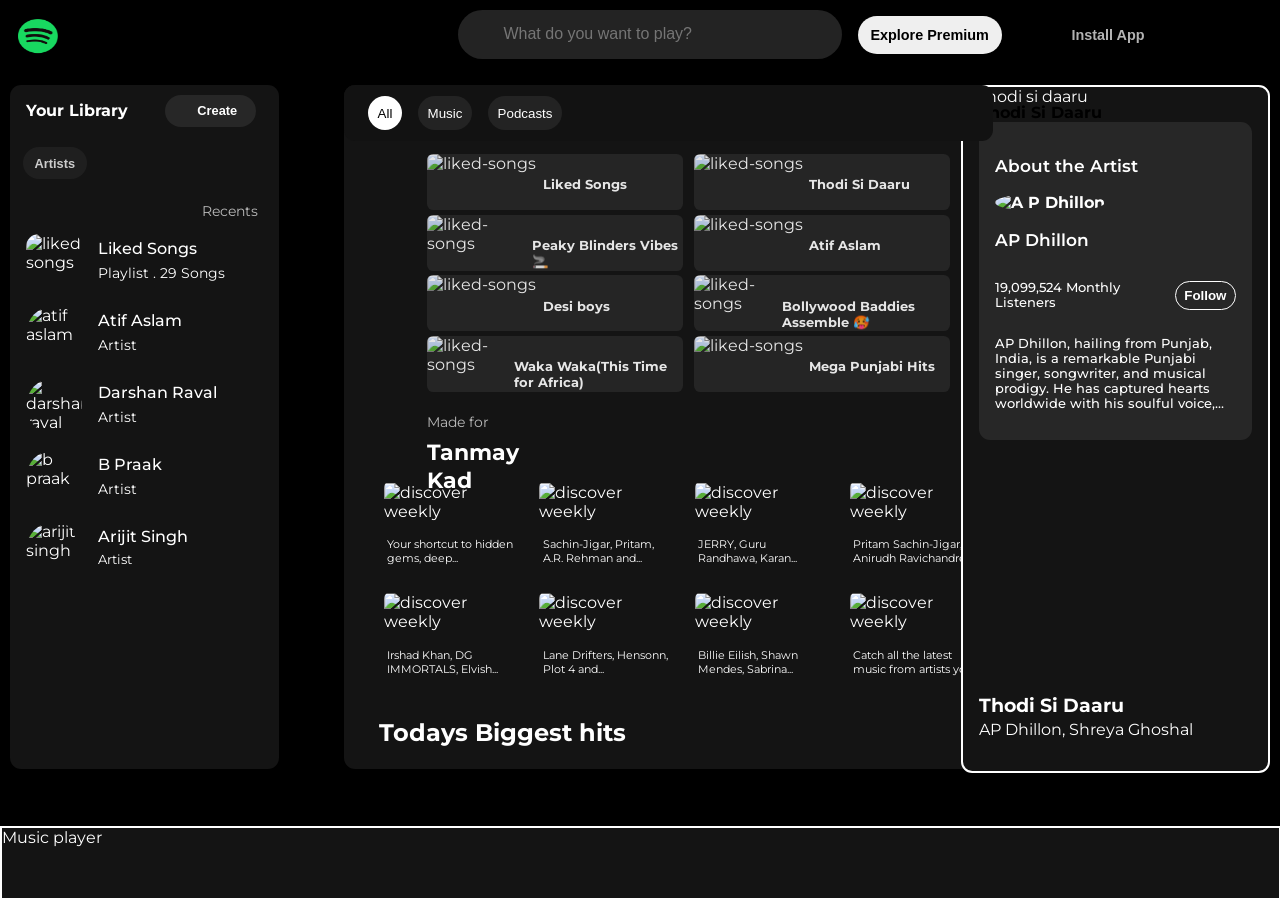
==== commit 881dfcc0: "fifth commit of right sidebar" ====
--- a/Spotify-Clone/index.html
+++ b/Spotify-Clone/index.html
@@ -463,13 +463,14 @@
             </div>
 
             <div class="about-ap">
-                <p>About the Artist</p>
+                <p class="abt">About the Artist</p>
                 <img src="https://i.scdn.co/image/ab6761610000e5ebfb505b37709fa86cfd8f55b3" alt="A P Dhillon">
-                <p>AP Dhillon</p>
+                <p class="ap">AP Dhillon</p>
                 <div class="listener-follow">
                     <p class="listeners">19,099,524 Monthly Listeners</p>   
                     <button type="button">Follow</button>
                 </div>
+                <p>AP Dhillon, hailing from Punjab, India, is a remarkable Punjabi singer, songwriter, and musical prodigy. He has captured hearts worldwide with his soulful voice,...</p>
             </div>
         </div>
         <div class="music-player">Music player</div>
--- a/Spotify-Clone/style.css
+++ b/Spotify-Clone/style.css
@@ -635,11 +635,26 @@
 
 
 .right-sidebar .about-ap{
-    border:  2px solid white;
+    /* border:  2px solid white; */
     margin: 1rem;
     padding-left: 1rem;
     padding-right: 1rem;
     font-weight: 700;
+    background-color: #272727;
+    padding-top: 1rem;
+    padding-bottom: 1rem;
+    border-radius: 0.7rem;
+
+}
+
+.right-sidebar .about-ap .abt{
+    font-size: 1.07rem;
+    font-weight: 600;
+}
+
+.right-sidebar .about-ap .ap{
+    font-size: 1.07rem;
+    font-weight: 600;
 }
 
 .right-sidebar .about-ap img{
@@ -648,6 +663,10 @@
     border-radius: 50%;
 }
 
+.right-sidebar .about-ap .ap:hover{
+    text-decoration: underline;
+}
+
 .right-sidebar .about-ap .listener-follow{
     display: flex;
     justify-content: space-between;
@@ -656,6 +675,28 @@
 
 .right-sidebar .about-ap .listeners{
     font-size: 0.8rem;
+}
+
+.right-sidebar .about-ap button{
+    border-radius: 0.9rem;
+    background-color: transparent;
+    border: 0.5px solid white;
+    height: 1.8rem;
+    width: 4rem;
+    color: white;
+    padding-top: 0.15rem;
+    font-weight: 600;
+}
+
+.right-sidebar .about-ap button:hover{
+    border: 2px solid white;
+    transform: scale(1.07);
+}
+
+.right-sidebar .about-ap p{
+    font-size: 0.8rem;
+    /* text-align: justify; */
+    font-weight: 500;
 }
 
 
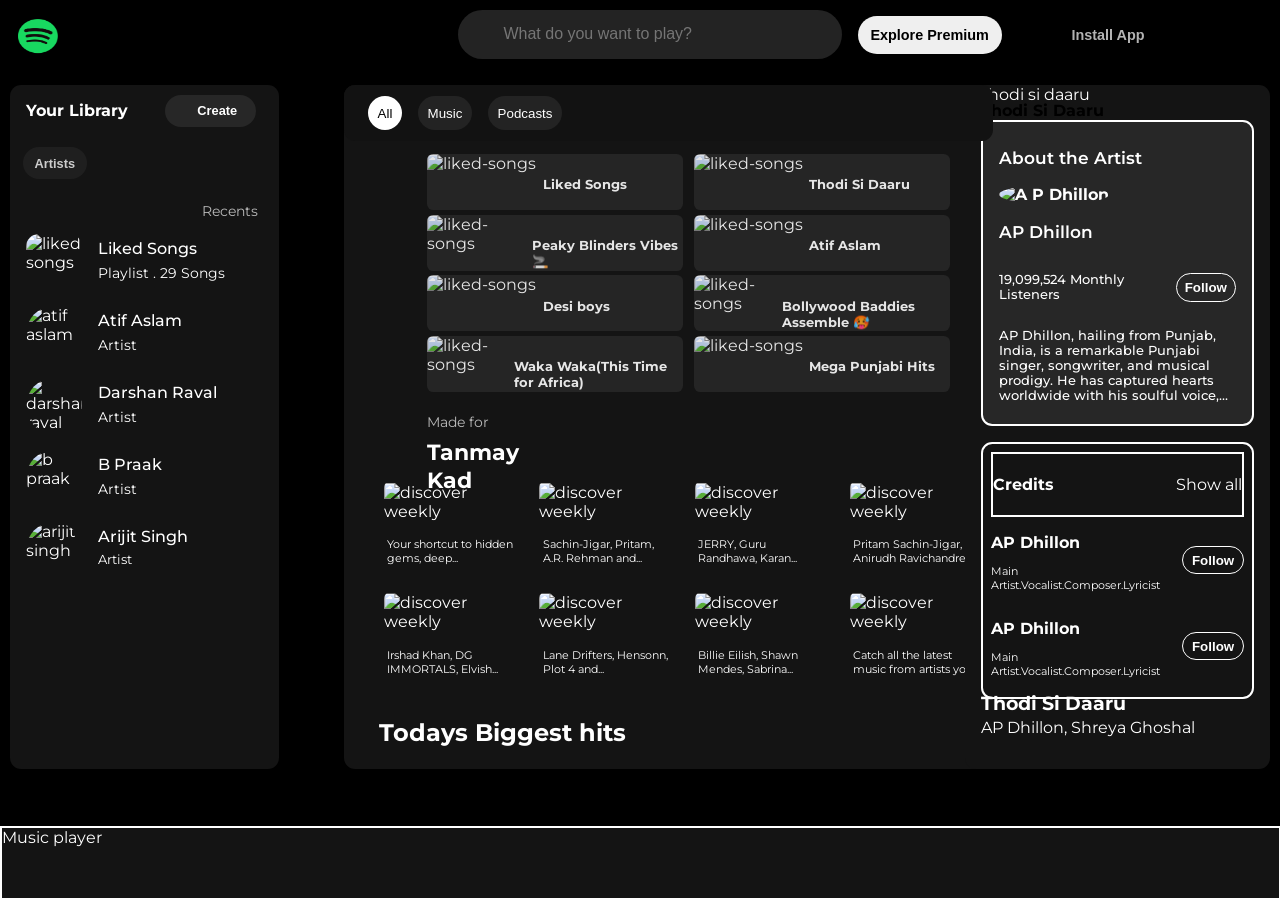
==== commit 644e600f: "sixth commit of right sidebar" ====
--- a/Spotify-Clone/index.html
+++ b/Spotify-Clone/index.html
@@ -472,6 +472,30 @@
                 </div>
                 <p>AP Dhillon, hailing from Punjab, India, is a remarkable Punjabi singer, songwriter, and musical prodigy. He has captured hearts worldwide with his soulful voice,...</p>
             </div>
+
+            <div class="credits">
+                <div class="credit-show">
+                    <h4>Credits</h4>
+                    <p>Show all</p>
+                </div>
+
+                <div class="first-ap">
+                    <div class="inner1">
+                        <h4 style="margin-top: 1rem; font-weight: 700;">AP Dhillon</h4>
+                        <p style="margin-top: -0.6rem; font-size: 0.7rem;">Main Artist.Vocalist.Composer.Lyricist</p>
+                    </div>
+                    <button type="button">Follow</button>
+                </div>
+
+                <div class="first-ap">
+                    <div class="inner1">
+                        <h4 style="margin-top: 1rem; font-weight: 700;">AP Dhillon</h4>
+                        <p style="margin-top: -0.6rem; font-size: 0.7rem;">Main Artist.Vocalist.Composer.Lyricist</p>
+                    </div>
+                    <button type="button">Follow</button>
+                </div>
+
+            </div>
         </div>
         <div class="music-player">Music player</div>
     </div>
--- a/Spotify-Clone/style.css
+++ b/Spotify-Clone/style.css
@@ -566,7 +566,7 @@
     position: absolute;
     right: 10px;
     top: 85px;
-    border: 2px solid white;
+    /* border: 2px solid white; */
     width: 23.8%;
     height: 76vh;
     background-color: #141414;
@@ -635,14 +635,14 @@
 
 
 .right-sidebar .about-ap{
-    /* border:  2px solid white; */
+    border:  2px solid white;
     margin: 1rem;
     padding-left: 1rem;
     padding-right: 1rem;
     font-weight: 700;
     background-color: #272727;
-    padding-top: 1rem;
-    padding-bottom: 1rem;
+    padding-top: 0.5rem;
+    padding-bottom: 0.5rem;
     border-radius: 0.7rem;
 
 }
@@ -699,7 +699,36 @@
     font-weight: 500;
 }
 
-
+.right-sidebar .credits{
+    padding: 0.5rem;
+    border: 2px solid white;
+    margin: 1rem;
+    border-radius: 0.7rem;
+
+}
+.right-sidebar .credits .credit-show{
+    display: flex;
+    border: 2px solid white;
+    justify-content: space-between;
+    align-items: center;
+}
+
+.right-sidebar .credits .first-ap{
+    display: flex;
+    justify-content: space-between;
+    align-items: center;
+}
+
+.right-sidebar .credits .first-ap button{
+    border-radius: 0.9rem;
+    background-color: transparent;
+    border: 0.5px solid white;
+    height: 1.8rem;
+    width: 4rem;
+    color: white;
+    padding-top: 0.15rem;
+    font-weight: 600;
+}
 .music-player{
     position: absolute;
     bottom: 0;
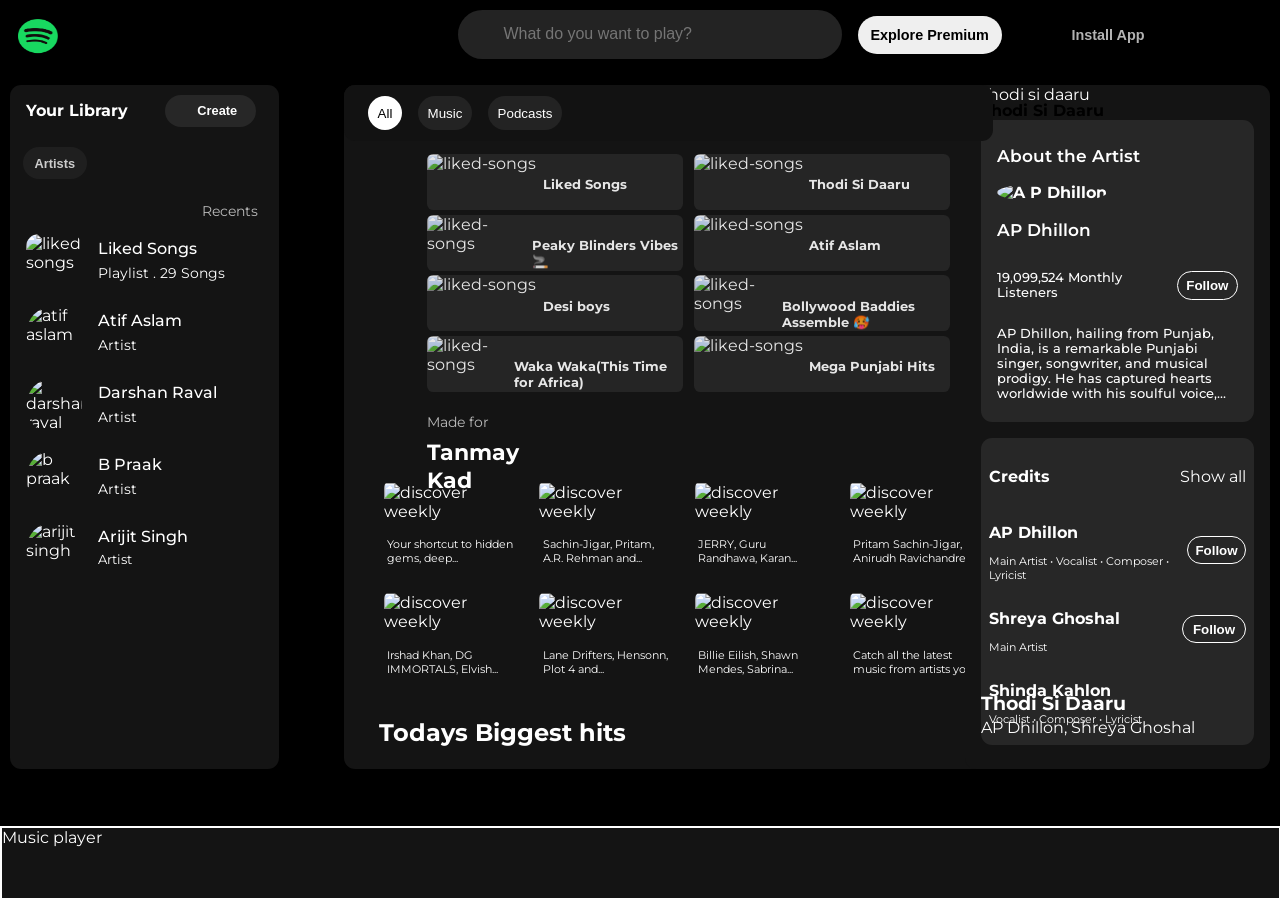
==== commit fd23dbb9: "right sidebar completed" ====
--- a/Spotify-Clone/index.html
+++ b/Spotify-Clone/index.html
@@ -479,20 +479,27 @@
                     <p>Show all</p>
                 </div>
 
-                <div class="first-ap">
+                <div class="first-ap common-cl">
                     <div class="inner1">
                         <h4 style="margin-top: 1rem; font-weight: 700;">AP Dhillon</h4>
-                        <p style="margin-top: -0.6rem; font-size: 0.7rem;">Main Artist.Vocalist.Composer.Lyricist</p>
-                    </div>
-                    <button type="button">Follow</button>
-                </div>
-
-                <div class="first-ap">
-                    <div class="inner1">
-                        <h4 style="margin-top: 1rem; font-weight: 700;">AP Dhillon</h4>
-                        <p style="margin-top: -0.6rem; font-size: 0.7rem;">Main Artist.Vocalist.Composer.Lyricist</p>
-                    </div>
-                    <button type="button">Follow</button>
+                        <p style="margin-top: -0.6rem; font-size: 0.7rem;">Main Artist • Vocalist • Composer • Lyricist</p>
+                    </div>
+                    <button type="button" class="artist-btn">Follow</button>
+                </div>
+
+                <div class="second-sg common-cl">
+                    <div class="inner2">
+                        <h4 style="margin-top: 1rem; font-weight: 700;">Shreya Ghoshal</h4>
+                        <p style="margin-top: -0.6rem; font-size: 0.7rem;">Main Artist</p>
+                    </div>
+                    <button type="button" class="artist-btn">Follow</button>
+                </div>
+
+                <div class="third-sk common-cl">
+                    <div class="inner3">
+                        <h4 style="margin-top: 1rem; font-weight: 700;">Shinda Kahlon</h4>
+                        <p style="margin-top: -0.6rem; font-size: 0.7rem;">Vocalist • Composer • Lyricist</p>
+                    </div>
                 </div>
 
             </div>
--- a/Spotify-Clone/style.css
+++ b/Spotify-Clone/style.css
@@ -4,6 +4,7 @@
     color: white;
     margin: 0;
     overflow: hidden;
+    scrollbar-width: none;
 }
 
 .main{
@@ -352,6 +353,15 @@
     border-radius: 0.7rem;
 }
 
+.main-content {
+  overflow: auto;
+  scrollbar-width: none;
+}
+
+.main-content::-webkit-scrollbar {
+  display: none;
+}
+
 .main-content .main-content-navbar{
     display: flex;
     /* border: 2px solid white; */
@@ -572,6 +582,8 @@
     background-color: #141414;
     border-radius: 0.7rem;
     overflow: auto;
+    scrollbar-width: none;
+
 }
 
 .right-sidebar .right-nav-top{
@@ -635,7 +647,7 @@
 
 
 .right-sidebar .about-ap{
-    border:  2px solid white;
+    /* border:  2px solid white; */
     margin: 1rem;
     padding-left: 1rem;
     padding-right: 1rem;
@@ -701,14 +713,15 @@
 
 .right-sidebar .credits{
     padding: 0.5rem;
-    border: 2px solid white;
+    /* border: 2px solid white; */
     margin: 1rem;
     border-radius: 0.7rem;
+    background-color: #272727;
 
 }
 .right-sidebar .credits .credit-show{
     display: flex;
-    border: 2px solid white;
+    /* border: 2px solid white; */
     justify-content: space-between;
     align-items: center;
 }
@@ -719,7 +732,7 @@
     align-items: center;
 }
 
-.right-sidebar .credits .first-ap button{
+.right-sidebar .credits .artist-btn{
     border-radius: 0.9rem;
     background-color: transparent;
     border: 0.5px solid white;
@@ -729,6 +742,22 @@
     padding-top: 0.15rem;
     font-weight: 600;
 }
+
+.right-sidebar .credits .second-sg{
+    display: flex;
+    justify-content: space-between;
+    align-items: center;
+}
+
+.right-sidebar .credits .common-cl:hover{
+    border-radius: 0.8rem;
+    background-color: #323232;
+}   
+
+
+
+
+
 .music-player{
     position: absolute;
     bottom: 0;
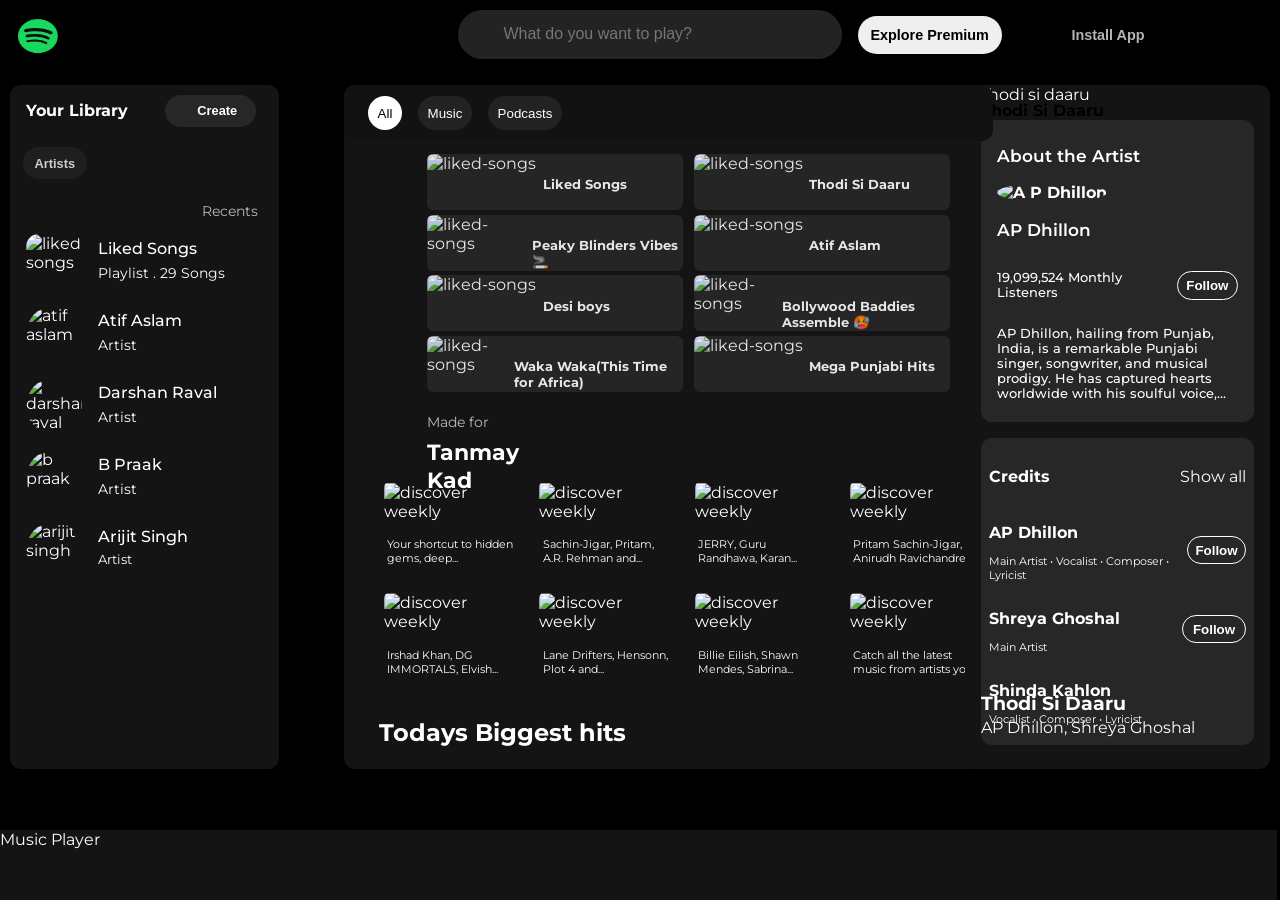
==== commit 807845ef: "first commit of music playet" ====
--- a/Spotify-Clone/index.html
+++ b/Spotify-Clone/index.html
@@ -501,10 +501,13 @@
                         <p style="margin-top: -0.6rem; font-size: 0.7rem;">Vocalist • Composer • Lyricist</p>
                     </div>
                 </div>
-
             </div>
         </div>
-        <div class="music-player">Music player</div>
+
+
+        <div class="music-player">
+            Music Player
+        </div>
     </div>
     
 </body>
--- a/Spotify-Clone/style.css
+++ b/Spotify-Clone/style.css
@@ -761,7 +761,7 @@
 .music-player{
     position: absolute;
     bottom: 0;
-    border: 2px solid white;
+    /* border: 2px solid white; */
     height: 70px;
     width: 99.80%;
     background-color: #141414;
